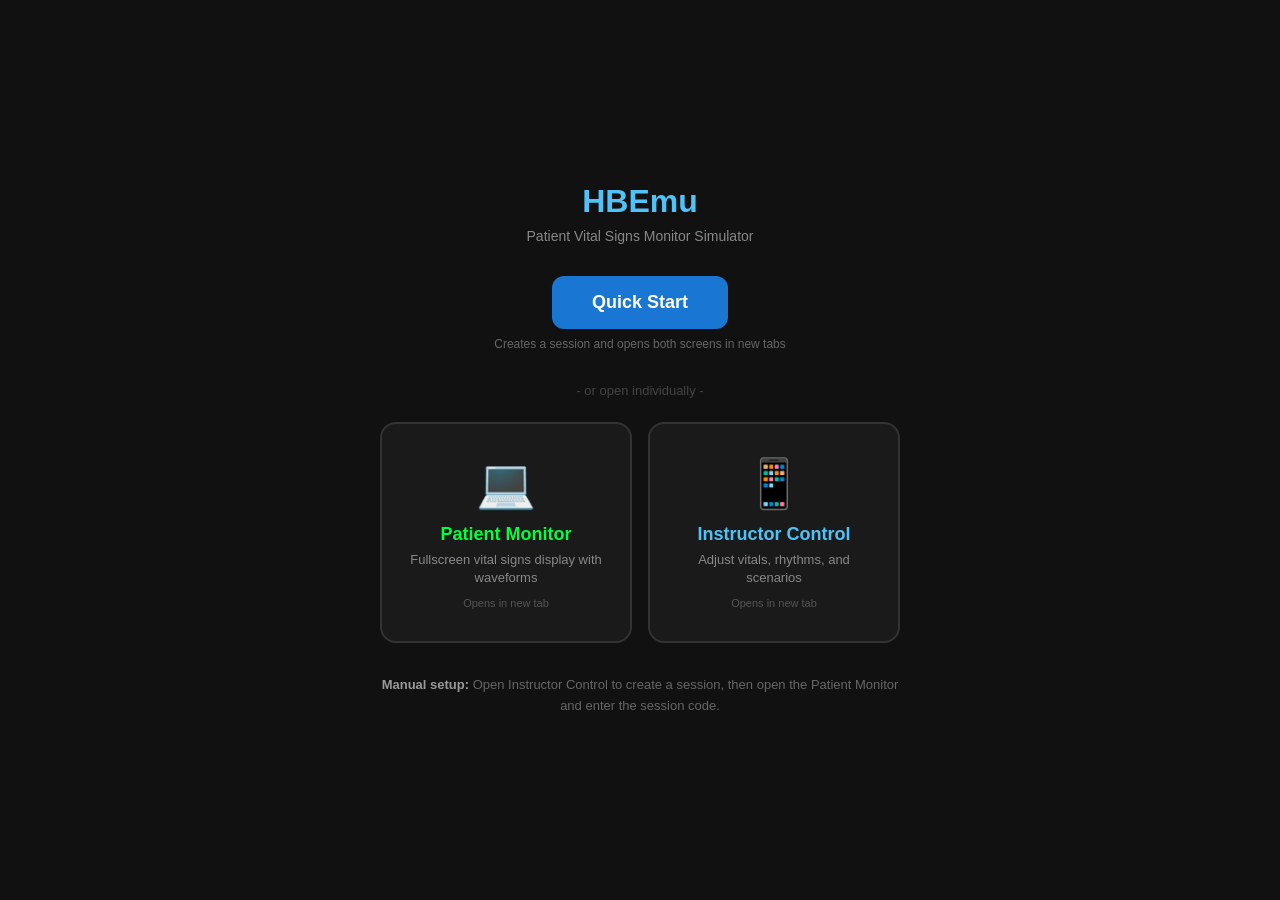
==== wwwroot/dashboard/index.html @ 3093090f "Improve waveform accuracy and add dashboard with session management - ABP waveform: replace piecewis" ====
<!DOCTYPE html>
<html lang="en">
<head>
    <meta charset="UTF-8">
    <meta name="viewport" content="width=device-width, initial-scale=1.0">
    <title>HBEmu - Dashboard</title>
    <style>
        * { margin: 0; padding: 0; box-sizing: border-box; }

        body {
            background: #111;
            color: #e0e0e0;
            font-family: -apple-system, 'Segoe UI', Arial, sans-serif;
            min-height: 100vh;
            display: flex;
            align-items: center;
            justify-content: center;
        }

        .dashboard {
            text-align: center;
            padding: 40px;
            max-width: 600px;
            width: 100%;
        }

        h1 {
            font-size: 32px;
            color: #4fc3f7;
            margin-bottom: 8px;
        }

        .subtitle {
            color: #888;
            font-size: 14px;
            margin-bottom: 32px;
        }

        .quick-start {
            margin-bottom: 32px;
        }

        .quick-start-btn {
            display: inline-block;
            padding: 16px 40px;
            font-size: 18px;
            font-weight: 600;
            background: #1976d2;
            color: #fff;
            border: none;
            border-radius: 12px;
            cursor: pointer;
            transition: background 0.2s;
        }

        .quick-start-btn:hover { background: #1e88e5; }
        .quick-start-btn:active { background: #1565c0; }
        .quick-start-btn:disabled { background: #555; cursor: wait; }

        .quick-start-hint {
            font-size: 12px;
            color: #666;
            margin-top: 8px;
        }

        .divider {
            color: #444;
            font-size: 13px;
            margin-bottom: 24px;
        }

        .cards {
            display: grid;
            grid-template-columns: 1fr 1fr;
            gap: 16px;
            margin-bottom: 32px;
        }

        .card {
            display: block;
            background: #1a1a1a;
            border: 2px solid #333;
            border-radius: 16px;
            padding: 32px 20px;
            text-decoration: none;
            color: inherit;
            transition: border-color 0.2s, transform 0.1s;
            cursor: pointer;
        }

        .card:hover {
            border-color: #4fc3f7;
            transform: translateY(-2px);
        }

        .card:active { transform: translateY(0); }

        .card-icon {
            font-size: 48px;
            margin-bottom: 12px;
            display: block;
        }

        .card-title {
            font-size: 18px;
            font-weight: 600;
            margin-bottom: 6px;
        }

        .card-monitor .card-title { color: #00ff41; }
        .card-control .card-title { color: #4fc3f7; }

        .card-desc {
            font-size: 13px;
            color: #888;
            line-height: 1.4;
        }

        .card-hint {
            font-size: 11px;
            color: #555;
            margin-top: 10px;
        }

        .info {
            color: #666;
            font-size: 13px;
            line-height: 1.6;
        }

        .info strong { color: #999; }

        @media (max-width: 480px) {
            .cards { grid-template-columns: 1fr; }
            .dashboard { padding: 24px 16px; }
        }
    </style>
</head>
<body>
    <div class="dashboard">
        <h1>HBEmu</h1>
        <p class="subtitle">Patient Vital Signs Monitor Simulator</p>

        <div class="quick-start">
            <button class="quick-start-btn" onclick="quickStart()">Quick Start</button>
            <div class="quick-start-hint">Creates a session and opens both screens in new tabs</div>
        </div>

        <div class="divider">- or open individually -</div>

        <div class="cards">
            <a class="card card-monitor" href="/monitor/" target="_blank">
                <span class="card-icon">&#x1F4BB;</span>
                <div class="card-title">Patient Monitor</div>
                <div class="card-desc">Fullscreen vital signs display with waveforms</div>
                <div class="card-hint">Opens in new tab</div>
            </a>
            <a class="card card-control" href="/control/" target="_blank">
                <span class="card-icon">&#x1F4F1;</span>
                <div class="card-title">Instructor Control</div>
                <div class="card-desc">Adjust vitals, rhythms, and scenarios</div>
                <div class="card-hint">Opens in new tab</div>
            </a>
        </div>

        <div class="info">
            <strong>Manual setup:</strong> Open Instructor Control to create a session,
            then open the Patient Monitor and enter the session code.
        </div>
    </div>

    <script>
        async function quickStart() {
            const btn = document.querySelector('.quick-start-btn');
            btn.disabled = true;
            btn.textContent = 'Creating session...';
            try {
                const resp = await fetch('/api/session', { method: 'POST' });
                const data = await resp.json();
                const code = data.code;
                window.open('/control/?session=' + code, '_blank');
                window.open('/monitor/?session=' + code, '_blank');
                btn.textContent = 'Session: ' + code;
            } catch (e) {
                btn.textContent = 'Quick Start';
                btn.disabled = false;
                alert('Failed to create session');
            }
        }
    </script>
</body>
</html>
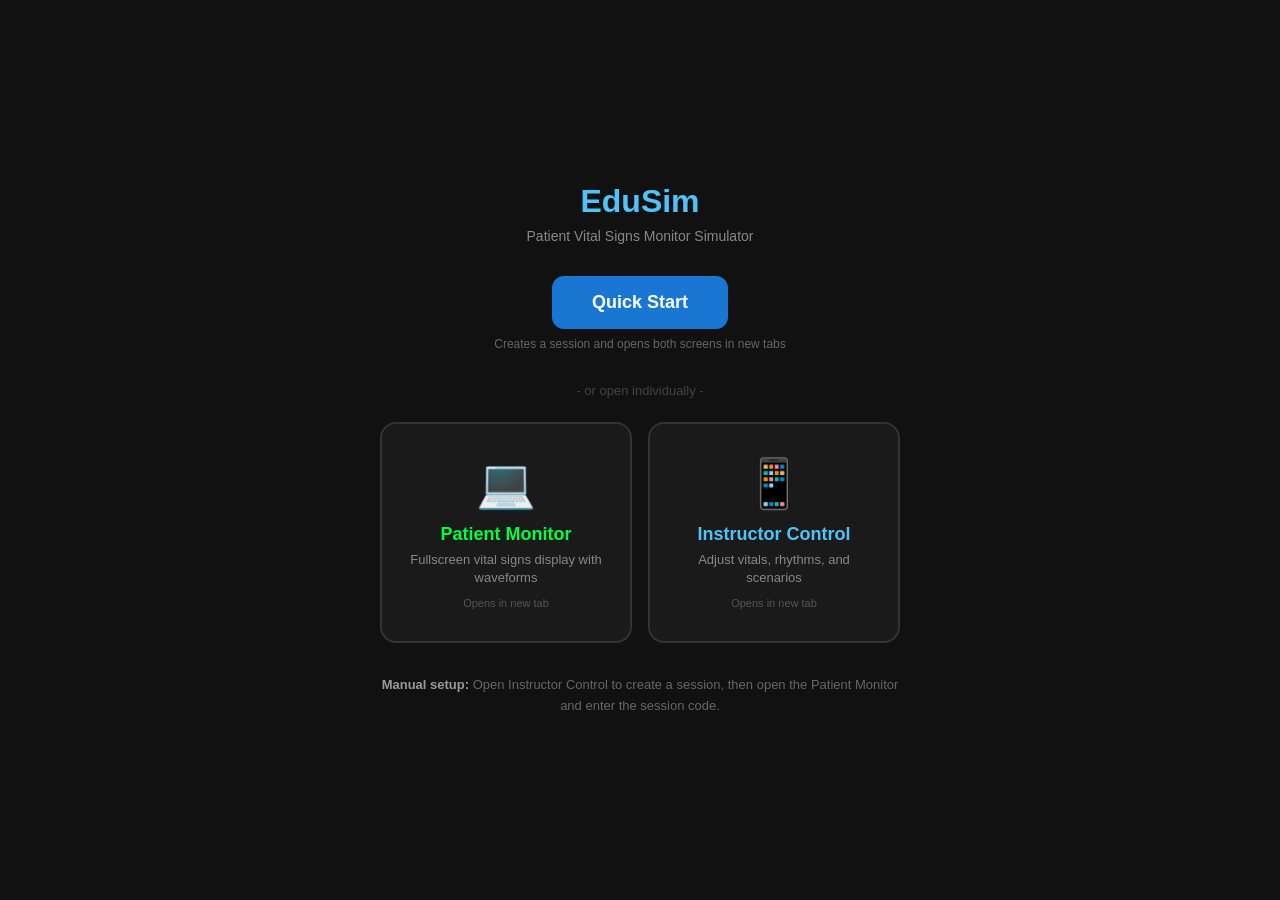
==== commit cf2cc476: "Rename project from HBEmu to EduSim, add publish setup, and change port to 5200 - Rename HBEmu.cspro" ====
--- a/wwwroot/dashboard/index.html
+++ b/wwwroot/dashboard/index.html
@@ -3,7 +3,7 @@
 <head>
     <meta charset="UTF-8">
     <meta name="viewport" content="width=device-width, initial-scale=1.0">
-    <title>HBEmu - Dashboard</title>
+    <title>EduSim - Dashboard</title>
     <style>
         * { margin: 0; padding: 0; box-sizing: border-box; }
 
@@ -138,7 +138,7 @@
 </head>
 <body>
     <div class="dashboard">
-        <h1>HBEmu</h1>
+        <h1>EduSim</h1>
         <p class="subtitle">Patient Vital Signs Monitor Simulator</p>
 
         <div class="quick-start">
